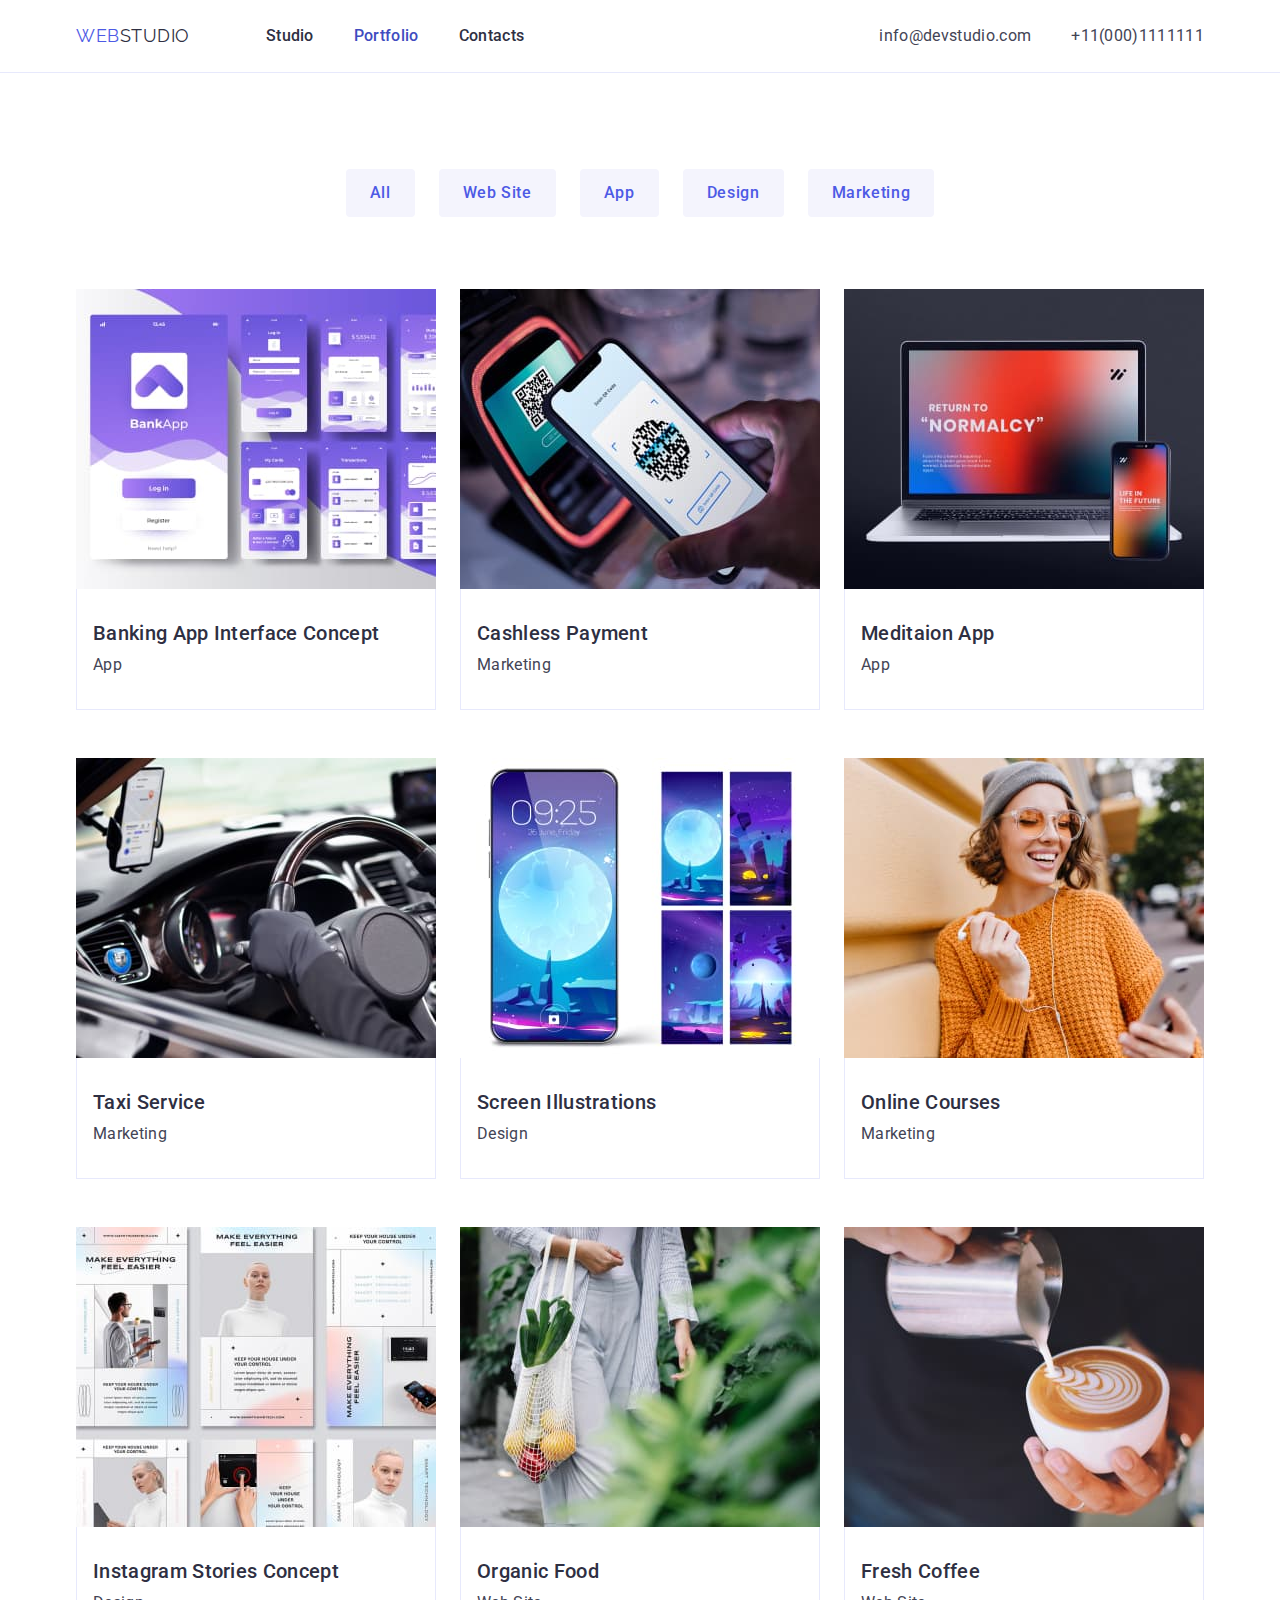
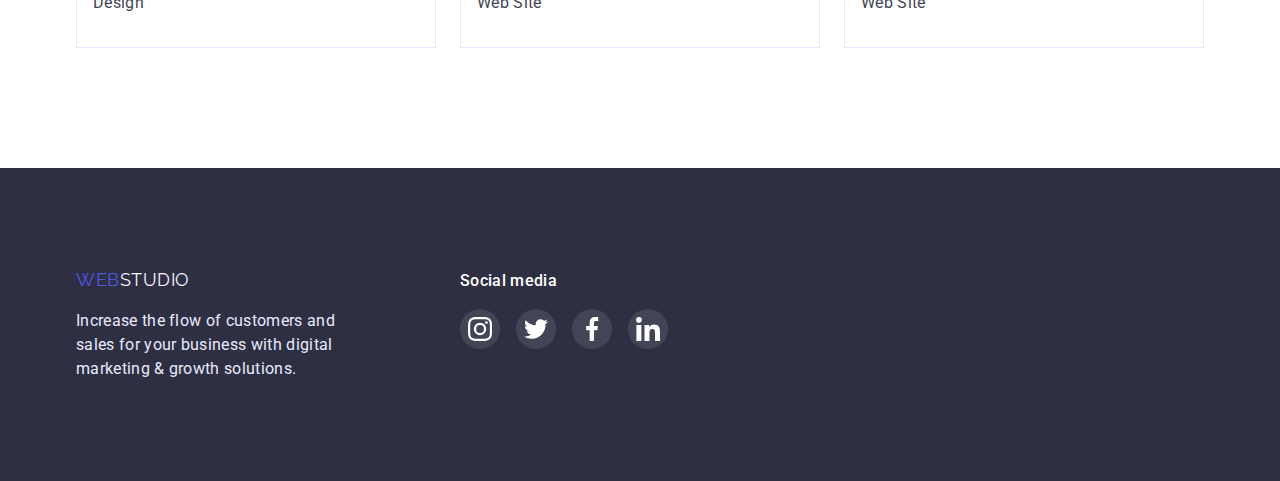
==== portfolio.html @ 40dcd285 "Initial commit" ====
<!DOCTYPE html>
<html lang="en">

<head>
    <meta charset="UTF-8">
    <meta http-equiv="X-UA-Compatible" content="IE=edge">
    <meta name="viewport" content="width=, initial-scale=1.0">
    <title>Portfolio</title>
    <link rel="preconnect" href="https://fonts.googleapis.com">
    <link rel="preconnect" href="https://fonts.gstatic.com" crossorigin>
    <link
        href="https://fonts.googleapis.com/css2?family=Raleway:wght@800&family=Roboto:wght@400;500;700;900&display=swap"
        rel="stylesheet">
    <link rel="stylesheet"
        href="https://cdnjs.cloudflare.com/ajax/libs/modern-normalize/1.1.0/modern-normalize.min.css" />
    <link rel="stylesheet" href="./css/styles.css">

</head>

<body>
    <!-- Site header -->
    <header class="header portfolio-header">
        <div class="container header-container">
            <nav class="header-navigation">
                <a href="./index.html" class="logo">WEB<span class="logo-studio">STUDIO</span></a>
                <ul class="site-nav header-list">
                    <li><a href="./index.html" class="link">Studio</a></li>
                    <li><a href="./portfolio.html" class="link current">Portfolio</a></li>
                    <li><a href="./index.html" class="link">Contacts</a></li>
                </ul>
            </nav>

            <address class="address">
                <ul class="auth-nav">

                    <li><a href="mailto:info@devstudio.com" class="link">info@devstudio.com</a>
                    </li>
                    <li><a href="tel:+11(000)1111111" class="link">+11(000)1111111</a> </li>


                </ul>
            </address>
        </div>

    </header>
    <!-- Main content -->
    <main>

        <section class="portfolio">
            <div class="container">
                <h1 class="visually-hidden">Filters</h1>
                <ul class="portfolio-btn-filters">
                    <li><button type="button" class="button primary">All</button></li>
                    <li><button type="button" class="button primary">Web Site</button></li>
                    <li><button type="button" class="button primary">App</button></li>
                    <li><button type="button" class="button primary">Design</button></li>
                    <li><button type="button" class="button primary">Marketing</button></li>
                </ul>

                <ul class="site-portfolio">
                    <li>
                        <a class="portfolio-link" href=""><img src="./images/bankingapp.jpg" alt="banking app"
                                width="360">
                            <div class="portfolio-card">
                                <h2 class="section-subtitle">Banking App Interface Concept</h2>
                                <p class="section-discription">App</p>
                            </div>
                        </a>
                    </li>
                    <li>
                        <a class="portfolio-link" href=""><img src="./images/cashless.jpg" alt="cashless" width="360">
                            <div class="portfolio-card">
                                <h2 class="section-subtitle">Cashless Payment</h2>
                                <p class="section-discription">Marketing</p>
                            </div>
                        </a>
                    </li>

                    <li>
                        <a class="portfolio-link" href=""><img src="./images/meditationapp.jpg" alt="meditation app"
                                width="360">
                            <div class="portfolio-card">
                                <h2 class="section-subtitle">Meditaion App</h2>
                                <p class="section-discription">App</p>
                            </div>
                        </a>
                    </li>
                    <li>
                        <a class="portfolio-link" href=""><img src="./images/taxiservice.jpg" alt="taxi service"
                                width="360">
                            <div class="portfolio-card">
                                <h2 class="section-subtitle">Taxi Service</h2>
                                <p class="section-discription">Marketing</p>
                            </div>
                        </a>
                    </li>
                    <li>
                        <a class="portfolio-link" href=""><img src="./images/screenillustrations.jpg"
                                alt="screen illustrations" width="360">
                            <div class="portfolio-card">
                                <h2 class="section-subtitle">Screen Illustrations</h2>
                                <p class="section-discription">Design</p>
                            </div>
                        </a>
                    </li>
                    <li>
                        <a class="portfolio-link" href=""><img src="./images/onlinecourses.jpg" alt="online courses"
                                width="360">
                            <div class="portfolio-card">
                                <h2 class="section-subtitle">Online Courses</h2>
                                <p class="section-discription">Marketing</p>
                            </div>
                        </a>
                    </li>
                    <li>
                        <a class="portfolio-link" href=""><img src="./images/instagramstories.jpg"
                                alt="instagram stories" width="360">
                            <div class="portfolio-card">
                                <h2 class="section-subtitle">Instagram Stories Concept</h2>
                                <p class="section-discription">Design</p>
                            </div>
                        </a>
                    </li>
                    <li>
                        <a class="portfolio-link" href=""><img src="./images/organicfood.jpg" alt="organic food"
                                width="360">
                            <div class="portfolio-card">
                                <h2 class="section-subtitle">Organic Food</h2>
                                <p class="section-discription">Web Site</p>
                            </div>
                        </a>
                    </li>
                    <li>
                        <a class="portfolio-link" href=""><img src="./images/freshcoffee.jpg" alt="online courses"
                                width="360">
                            <div class="portfolio-card">
                                <h2 class="section-subtitle">Fresh Coffee</h2>
                                <p class="section-discription">Web Site</p>
                            </div>
                        </a>
                    </li>
                </ul>
            </div>

        </section>
    </main>

    <footer class="footer">
        <div class="container webstudio-blocks">
            <div>
                <a href="./index.html" class="logo logo-footer">WEB<span
                        class="logo-part logo-part-footer">STUDIO</span></a>
                <p class="footer-text">Increase the flow of customers and sales for your business with digital marketing
                    &
                    growth solutions.
                </p>
            </div>
            <div class="footer-social">
                <p class="footer-discription">Social media</p>

                <ul class="footer-social-list">
                    <li class="footer-social-item"><a href="#" class="footer-social-link"><svg
                                class="footer-social-icon" width="24" height="24">
                                <use href="./images/icons.svg#icon-instagram"></use>
                            </svg></a></li>
                    <li class="footer-social-item"><a href="#" class="footer-social-link"><svg
                                class="footer-social-icon" width="24" height="24">
                                <use href="./images/icons.svg#icon-twitte"></use>
                            </svg>
                        </a>
                    </li>
                    <li class="footer-social-item"><a href="#" class="footer-social-link"><svg
                                class="footer-social-icon" width="24" height="24">
                                <use href="./images/icons.svg#icon-facebook"></use>
                            </svg>
                        </a>
                    </li>
                    <li class="footer-social-item"><a href="#" class="footer-social-link"><svg
                                class="footer-social-icon" width="24" height="24">
                                <use href="./images/icons.svg#icon-linkedin"></use>
                            </svg>
                        </a>
                    </li>
                </ul>
            </div>
        </div>

    </footer>
</body>

</html>
---- css/styles.css ----
:root {
  --primary-text-color: #434455;
  --main-heading-color: #ffffff;
  --secondary-text-color: #2e2f42;
  --accent-color: #4d5ae5;
  --fokus-color: #000000;
  --footer-text-color: #e7e9fc;
  --logo-part-color: #f4f4fd;
  --primary-bc-color: #f5f5f5;
  --secondary-bc-color: #2e2f42;
  --team-bc-color: #f4f4fd;
  --primary-button-color: #404bbf;
  --header-border-color: #e7e9fc;
  --hover-current-color: #404bbf;
  --primary-bc-icon-color: #f4f4fd;
  --soc-link-color: #f4f4fd;
  --soc-link-bc-color: #4d5ae5;
  --customers-border-color: #8e8f99;
  --customers-icon-color: #8e8f99;
  --footer-discription-color: #ffffff;
  --footer-social-icon-hover: #31d0aa;
  --cards: 3;
  --gap: 24px;
}

/* -------------------Body--------------------- */

body {
  background-color: var(--main-heading-color);
  color: var(--primary-text-color);
  font-family: "Roboto", sans-serif;
  line-height: 1.5;
  letter-spacing: 0.02em;
}

/* --------------------Reset-------------------- */
h1,
h2,
h3,
p {
  margin: 0;
}

ul {
  margin: 0;
  padding: 0;
  list-style: none;
}

img {
  display: block;
  width: 100%;
  height: auto;
}

/* --------------------Container---------------- */

.container {
  width: 1158px;
  padding-left: 15px;
  padding-right: 15px;
  margin: 0 auto;
  /* outline: 2px solid red; */

  /* @media screen and (min-width: 768px) {
    min-width: 768px;
  }
  @media screen and (min-width: 1160px) {
    min-width: 1160px;
  } */
}
/* -------------------Basic--------------------- */
.section {
  padding-top: 120px;
  padding-bottom: 120px;
}
/* --------------------Button-------------------- */
.button {
  border: none;
  border-radius: 4px;

  color: var(--main-heading-color);
  background-color: var(--accent-color);
  font-family: inherit;
  font-weight: 500;
  font-size: 16px;
  line-height: 1.5;
  text-decoration: none;
  letter-spacing: 0.04em;
  cursor: pointer;
}
.main-button {
  min-width: 169px;
  height: 56px;
  display: block;
  margin: 0 auto;
  padding: 16px 32px;
}
.button.primary {
  padding: 12px 24px;
  color: var(--accent-color);
  background-color: var(--logo-part-color);
}

.button:hover {
  color: var(--main-heading-color);
  background-color: var(--primary-button-color);
  box-shadow: 0px 4px 4px rgba(0, 0, 0, 0.15);
}
.button:focus {
  color: var(--main-heading-color);
  background-color: var(--accent-color);
  box-shadow: inset 0px 0px 12px rgba(0, 0, 0, 0.05);
}
/* ----------------Portfolio Filters------------ */
.portfolio {
  padding-top: 96px;
  padding-bottom: 120px;
}
.portfolio-btn-filters {
  display: flex;
  justify-content: center;
  gap: 24px;
}
.site-portfolio {
  display: flex;
  flex-wrap: wrap;
  gap: 48px 24px;

  margin-top: 72px;
}
.portfolio-card {
  padding-top: 32px;
  padding-left: 16px;
  padding-bottom: 32px;
  border: 1px solid var(--header-border-color);
  border-top: none;
}
/* ------------------Site header ----------------*/
/* Logo */

.header {
  border-bottom: 1px solid var(--header-border-color);
}
.portfolio-header {
}

.logo {
  color: var(--accent-color);
  font-family: Raleway;
  font-size: 18px;
  line-height: 1.3;
  text-decoration: none;
  letter-spacing: 0.03em;
  text-transform: uppercase;
}

.logo-studio {
  margin-right: 76px;
  color: var(--secondary-text-color);
}

/* ------------------Site navigation--------------- */
.header-container {
  display: flex;
  align-items: center;
}
.header-navigation {
  display: flex;
  align-items: center;
}
.header-list {
  display: flex;
  gap: 40px;
}
.address {
  margin-left: auto;
}
.auth-nav {
  display: flex;
  margin-left: auto;
  gap: 40px;
}

.site-nav .link {
  color: var(--secondary-text-color);
  font-weight: 500;
  text-decoration: none;
  display: block;
  padding: 24px 0;
}
.portfolio-link {
  text-decoration: none;
  display: block;
  height: 100%;
  width: 100%;
}
.portfolio-link:hover {
  box-shadow: 0px 1px 6px rgba(46, 47, 66, 0.08),
    0px 1px 1px rgba(46, 47, 66, 0.16), 0px 2px 1px rgba(46, 47, 66, 0.08);
}
.portfolio-link:focus {
  box-shadow: 0px 3px 1px rgba(0, 0, 0, 0.1), 0px 2px 1px rgba(0, 0, 0, 0.08),
    0px 2px 2px rgba(0, 0, 0, 0.12);
}
.site-nav .link:hover {
  color: var(--hover-current-color);
}
.site-nav .link:focus {
  color: var(--accent-color);
  box-shadow: inset 0px 0px 12px rgba(0, 0, 0, 0.05);
}
.site-nav .link.current {
  color: var(--hover-current-color);
}
.auth-nav .link {
  color: var(--primary-text-color);
  font-style: normal;
  text-decoration: none;
}
.auth-nav .link:hover {
  color: var(--hover-current-color);
}
.auth-nav .link:focus {
  color: var(--accent-color);
  box-shadow: inset 0px 0px 12px rgba(0, 0, 0, 0.05);
}
/* ------------------Main content----------------- */
/* -------------------Hero------------------------ */

.hero {
  margin: 0 auto;
  padding-top: 188px;
  padding-bottom: 188px;
  background-image: linear-gradient(
      rgba(46, 47, 66, 0.7),
      rgba(46, 47, 66, 0.7)
    ),
    url(../images/studio-bc-img\ .jpg);
  max-width: 1440px;
  background-repeat: no-repeat;
  background-position: center;
  background-size: cover;
}

.hero-title {
  margin-left: auto;
  margin-right: auto;
  margin-bottom: 48px;
  max-width: 496px;

  color: var(--main-heading-color);
  font-size: 56px;
  line-height: 1.1;
  text-align: center;
}

.visually-hidden {
  position: absolute;
  width: 1px;
  height: 1px;
  margin: -1px;
  border: 0;
  padding: 0;

  white-space: nowrap;
  clip-path: inset(100%);
  clip: rect(0 0 0 0);
  overflow: hidden;
}
/* -----------------------------Icons advantages------------------------ */
.section-advantages {
  display: flex;
  gap: 24px;
}
.advantages-item {
  width: 264px;
}

.advantages-icon {
  height: 112px;
  margin-bottom: 8px;
  background: var(--primary-bc-icon-color);
  border-radius: 4px;
  display: flex;
  align-items: center;
  justify-content: center;
}

/* ------------------Works------------------- */
.works {
  padding-bottom: 120px;
}
.works-list {
  display: flex;
  gap: var(--gap);
}
/* -------------------Teams------------------- */
/* -----------------Icons teams--------------- */
.teams-soc-list {
  display: flex;
  justify-content: center;
  gap: 24px;
  margin-top: 8px;
}
.teams-soc-item {
  width: 40px;
  height: 40px;
}
.teams-soc-link {
  width: 100%;
  height: 100%;
  background-color: var(--soc-link-bc-color);
  display: flex;
  align-items: center;
  justify-content: center;
  border-radius: 50%;
}
.teams-soc-link:hover {
  background-color: var(--hover-current-color);
}
.teams-soc-link:focus {
  background-color: var(--hover-current-color);
}

.teams-soc-icon {
  fill: var(--primary-bc-icon-color);
}

.team-bc-color {
  background-color: var(--logo-part-color);
}
.team-card {
  background: var(--main-heading-color);
  box-shadow: 0px 1px 6px rgba(46, 47, 66, 0.08),
    0px 1px 1px rgba(46, 47, 66, 0.16), 0px 2px 1px rgba(46, 47, 66, 0.08);
  border-radius: 0px 0px 4px 4px;
}
.teams-cards {
  display: flex;
  gap: var(--gap);
}

.team-wrap {
  padding: 32px 0;
  text-align: center;
}
.section-title {
  margin-bottom: 72px;
  text-align: center;
  color: var(--secondary-text-color);
  font-size: 36px;
  line-height: 1.1;
  text-transform: capitalize;
}
.section-subtitle {
  margin-bottom: 8px;

  color: var(--secondary-text-color);
  font-weight: 500;
  font-size: 20px;
  line-height: 1.2;
  text-decoration: none;
}
.section-discription {
  color: var(--primary-text-color);
}
/* -----------------------Customers----------------- */

.customers-list {
  display: flex;
  justify-content: space-between;
  gap: 24px;
}

.customers-items {
  width: 168px;
  height: 88px;
}

.customers-link {
  height: 100%;
  width: 100%;

  display: flex;
  border-radius: 4px;
  border: 1px solid var(--customers-border-color);
  justify-content: center;
  align-items: center;
}
.customers-icon {
  fill: var(--customers-icon-color);
}

.customers-link:hover {
  border-color: var(--hover-current-color);
  outline: none;
}
.customers-link:focus {
  border-color: var(--hover-current-color);
  outline: none;
}
.customers-link:hover .customers-icon {
  fill: var(--hover-current-color);
  outline: none;
}
.customers-link:focus .customers-icon {
  fill: var(--hover-current-color);
  outline: none;
}

/* ----------------------Footer--------------------- */

.footer {
  padding-top: 100px;
  padding-bottom: 100px;
  background-color: var(--secondary-bc-color);
}
.footer-text {
  max-width: 264px;
  margin-top: 16px;
  color: var(--footer-text-color);
}
.logo-part {
  color: var(--logo-part-color);
}
.logo-footer .logo-part-footer {
  text-align: left;
}
.webstudio-blocks {
  display: flex;
  align-items: baseline;
}
.footer-social {
  margin-left: 120px;
}
.footer-discription {
  font-weight: 500;
  color: var(--footer-discription-color);
  margin-bottom: 16px;
}
.footer-social-list {
  display: flex;
  gap: 16px;
}

.footer-social-link {
  width: 40px;
  height: 40px;
  background-color: rgba(256, 256, 256, 0.1);
  display: flex;
  align-items: center;
  justify-content: center;
  border-radius: 50%;
}
.footer-social-icon {
  fill: var(--footer-discription-color);
}
.footer-social-link:hover {
  background-color: var(--footer-social-icon-hover);
}
.footer-social-link:focus {
  background-color: var(--footer-social-icon-hover);
}
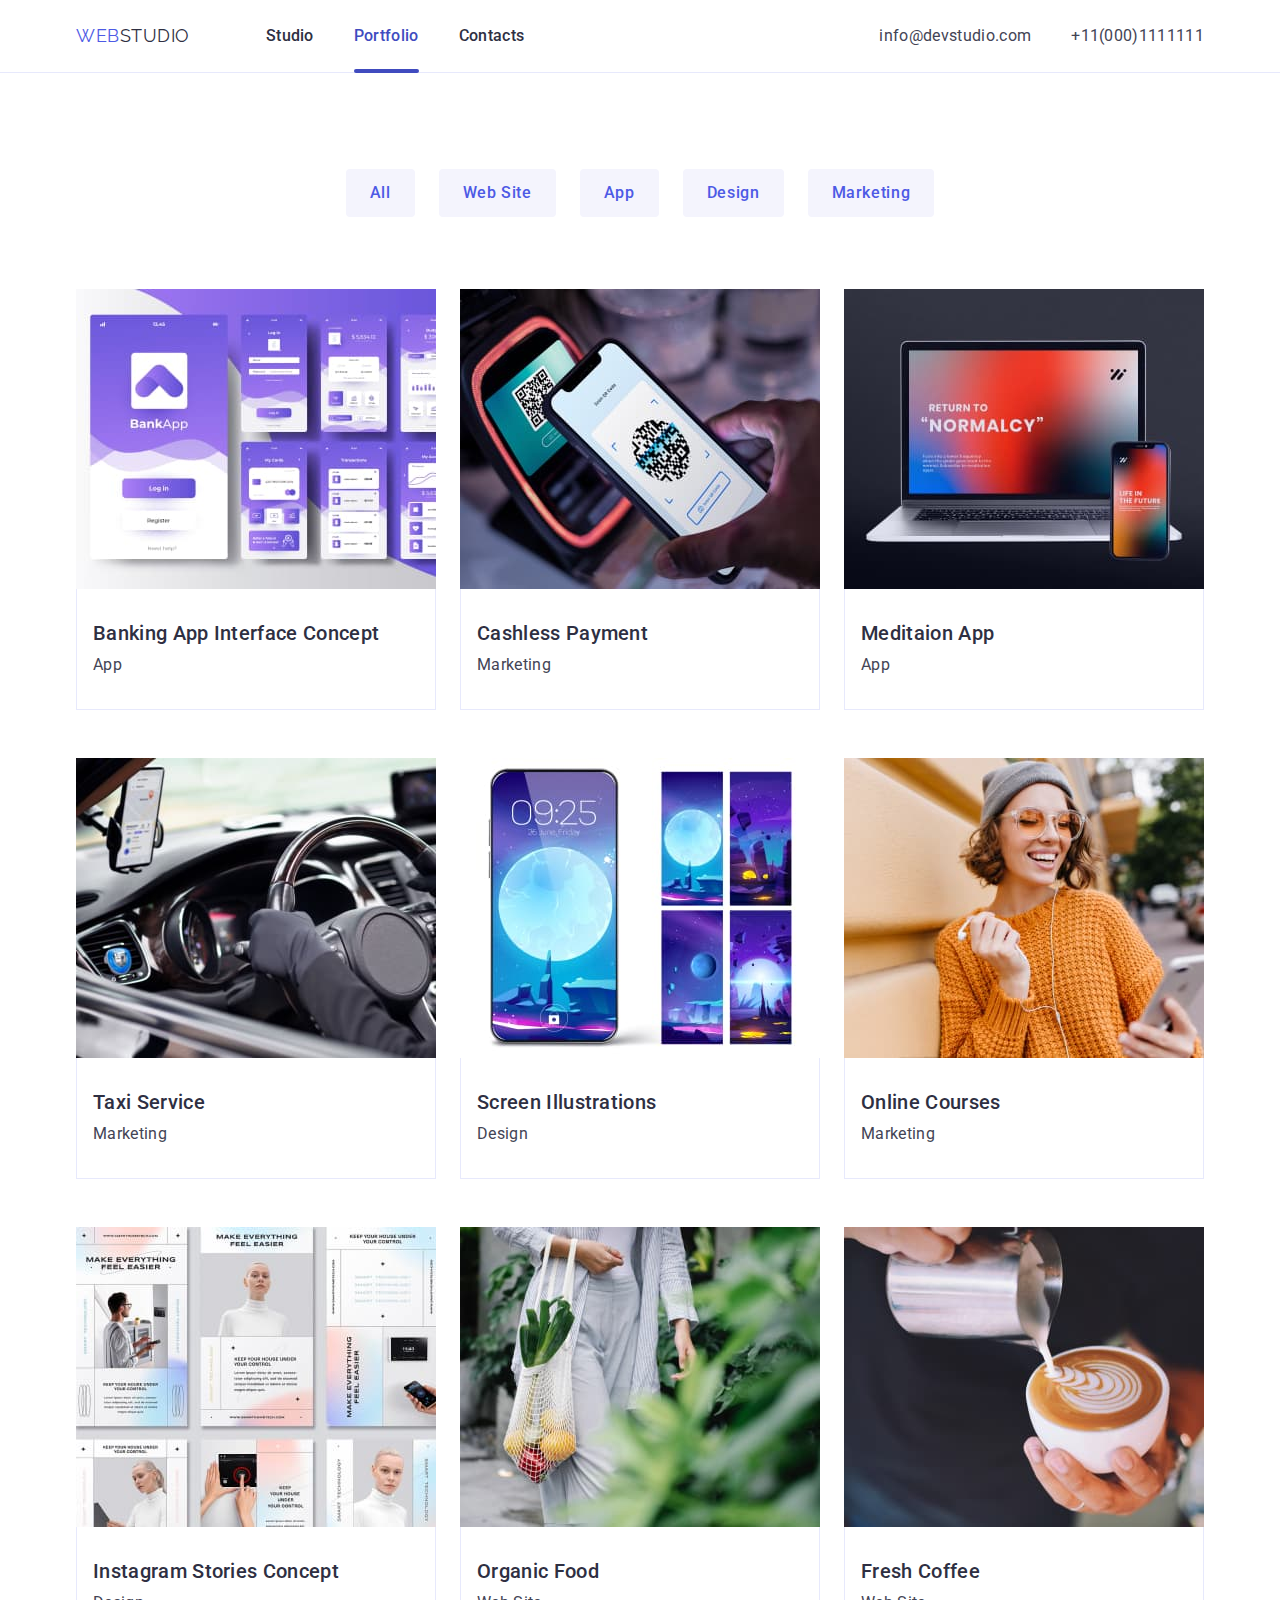
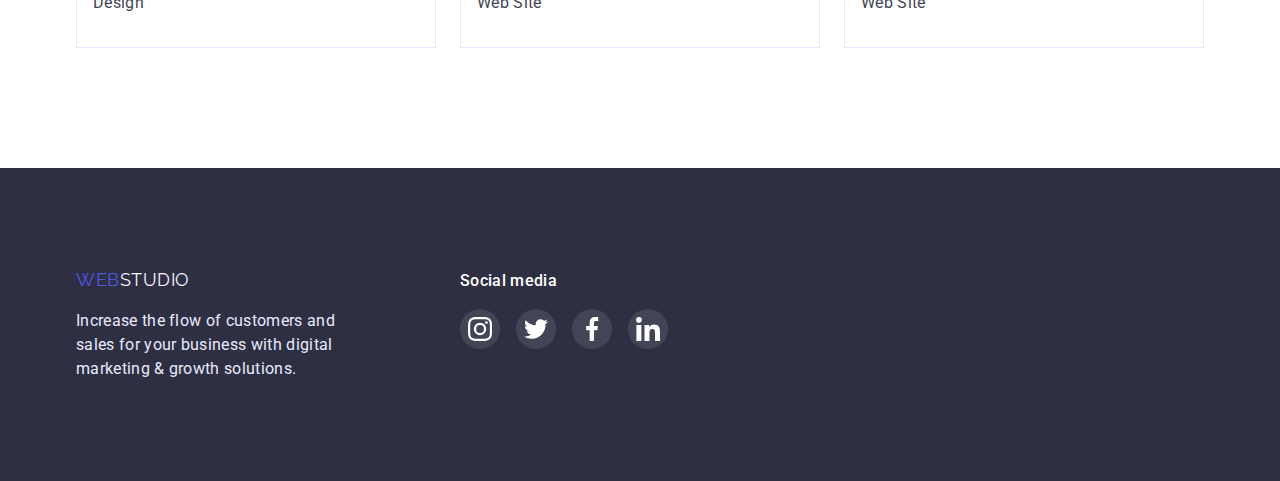
==== commit f7783afb: "hw5" ====
--- a/portfolio.html
+++ b/portfolio.html
@@ -24,9 +24,9 @@
             <nav class="header-navigation">
                 <a href="./index.html" class="logo">WEB<span class="logo-studio">STUDIO</span></a>
                 <ul class="site-nav header-list">
-                    <li><a href="./index.html" class="link">Studio</a></li>
-                    <li><a href="./portfolio.html" class="link current">Portfolio</a></li>
-                    <li><a href="./index.html" class="link">Contacts</a></li>
+                    <li><a href="./index.html" class="header-link link">Studio</a></li>
+                    <li><a href="./portfolio.html" class="header-link link current">Portfolio</a></li>
+                    <li><a href="./index.html" class="header-link link">Contacts</a></li>
                 </ul>
             </nav>
 
@@ -58,17 +58,27 @@
                 </ul>
 
                 <ul class="site-portfolio">
-                    <li>
-                        <a class="portfolio-link" href=""><img src="./images/bankingapp.jpg" alt="banking app"
-                                width="360">
+                    <li class="portfolio-card-item">
+                        <a class="portfolio-link" href="">
+                            <div class="portfolio-top-text"><img src="./images/bankingapp.jpg" alt="banking app"
+                                    width="360">
+                                <p class="portfolio-card-top-text">14 Stylish and User-Friendly App Design Concepts ·
+                                    Task Manager App · Calorie Tracker App · Exotic Fruit Ecommerce App ·
+                                    Cloud Storage App</p>
+                            </div>
                             <div class="portfolio-card">
                                 <h2 class="section-subtitle">Banking App Interface Concept</h2>
                                 <p class="section-discription">App</p>
                             </div>
                         </a>
                     </li>
-                    <li>
-                        <a class="portfolio-link" href=""><img src="./images/cashless.jpg" alt="cashless" width="360">
+                    <li class="portfolio-card-item">
+                        <a class="portfolio-link" href="">
+                            <div class="portfolio-top-text"><img src="./images/cashless.jpg" alt="cashless" width="360">
+                                <p class="portfolio-card-top-text">14 Stylish and User-Friendly App Design Concepts ·
+                                    Task Manager App · Calorie Tracker App · Exotic Fruit Ecommerce App ·
+                                    Cloud Storage App</p>
+                            </div>
                             <div class="portfolio-card">
                                 <h2 class="section-subtitle">Cashless Payment</h2>
                                 <p class="section-discription">Marketing</p>
@@ -76,63 +86,105 @@
                         </a>
                     </li>
 
-                    <li>
-                        <a class="portfolio-link" href=""><img src="./images/meditationapp.jpg" alt="meditation app"
-                                width="360">
+                    <li class="portfolio-card-item">
+                        <a class="portfolio-link" href="">
+                            <div class="portfolio-top-text">
+                                <img src="./images/meditationapp.jpg" alt="meditation app" width="360">
+                                <p class="portfolio-card-top-text">14 Stylish and User-Friendly App Design Concepts ·
+                                    Task Manager App · Calorie Tracker App · Exotic Fruit Ecommerce App ·
+                                    Cloud Storage App
+                                </p>
+                            </div>
                             <div class="portfolio-card">
                                 <h2 class="section-subtitle">Meditaion App</h2>
                                 <p class="section-discription">App</p>
                             </div>
                         </a>
                     </li>
-                    <li>
-                        <a class="portfolio-link" href=""><img src="./images/taxiservice.jpg" alt="taxi service"
-                                width="360">
+                    <li class="portfolio-card-item">
+                        <a class="portfolio-link" href="">
+                            <div class="portfolio-top-text">
+                                <img src="./images/taxiservice.jpg" alt="taxi service" width="360">
+                                <p class="portfolio-card-top-text">14 Stylish and User-Friendly App Design Concepts ·
+                                    Task Manager App · Calorie Tracker App · Exotic Fruit Ecommerce App ·
+                                    Cloud Storage App
+                                </p>
+                            </div>
                             <div class="portfolio-card">
                                 <h2 class="section-subtitle">Taxi Service</h2>
                                 <p class="section-discription">Marketing</p>
                             </div>
                         </a>
                     </li>
-                    <li>
-                        <a class="portfolio-link" href=""><img src="./images/screenillustrations.jpg"
-                                alt="screen illustrations" width="360">
+                    <li class="portfolio-card-item">
+                        <a class="portfolio-link" href="">
+                            <div class="portfolio-top-text">
+                                <img src="./images/screenillustrations.jpg" alt="screen illustrations" width="360">
+                                <p class="portfolio-card-top-text">14 Stylish and User-Friendly App Design Concepts ·
+                                    Task Manager App · Calorie Tracker App · Exotic Fruit Ecommerce App ·
+                                    Cloud Storage App
+                                </p>
+                            </div>
                             <div class="portfolio-card">
                                 <h2 class="section-subtitle">Screen Illustrations</h2>
                                 <p class="section-discription">Design</p>
                             </div>
                         </a>
                     </li>
-                    <li>
-                        <a class="portfolio-link" href=""><img src="./images/onlinecourses.jpg" alt="online courses"
-                                width="360">
+                    <li class="portfolio-card-item">
+                        <a class="portfolio-link" href="">
+                            <div class="portfolio-top-text">
+                                <img src="./images/onlinecourses.jpg" alt="online courses" width="360">
+                                <p class="portfolio-card-top-text">14 Stylish and User-Friendly App Design Concepts ·
+                                    Task Manager App · Calorie Tracker App · Exotic Fruit Ecommerce App ·
+                                    Cloud Storage App
+                                </p>
+                            </div>
                             <div class="portfolio-card">
                                 <h2 class="section-subtitle">Online Courses</h2>
                                 <p class="section-discription">Marketing</p>
                             </div>
                         </a>
                     </li>
-                    <li>
-                        <a class="portfolio-link" href=""><img src="./images/instagramstories.jpg"
-                                alt="instagram stories" width="360">
+                    <li class="portfolio-card-item">
+                        <a class="portfolio-link" href="">
+                            <div class="portfolio-top-text">
+                                <img src="./images/instagramstories.jpg" alt="instagram stories" width="360">
+                                <p class="portfolio-card-top-text">14 Stylish and User-Friendly App Design Concepts ·
+                                    Task Manager App · Calorie Tracker App · Exotic Fruit Ecommerce App ·
+                                    Cloud Storage App
+                                </p>
+                            </div>
                             <div class="portfolio-card">
                                 <h2 class="section-subtitle">Instagram Stories Concept</h2>
                                 <p class="section-discription">Design</p>
                             </div>
                         </a>
                     </li>
-                    <li>
-                        <a class="portfolio-link" href=""><img src="./images/organicfood.jpg" alt="organic food"
-                                width="360">
+                    <li class="portfolio-card-item">
+                        <a class="portfolio-link" href="">
+                            <div class="portfolio-top-text">
+                                <img src="./images/organicfood.jpg" alt="organic food" width="360">
+                                <p class="portfolio-card-top-text">14 Stylish and User-Friendly App Design Concepts ·
+                                    Task Manager App · Calorie Tracker App · Exotic Fruit Ecommerce App ·
+                                    Cloud Storage App
+                                </p>
+                            </div>
                             <div class="portfolio-card">
                                 <h2 class="section-subtitle">Organic Food</h2>
                                 <p class="section-discription">Web Site</p>
                             </div>
                         </a>
                     </li>
-                    <li>
-                        <a class="portfolio-link" href=""><img src="./images/freshcoffee.jpg" alt="online courses"
-                                width="360">
+                    <li class="portfolio-card-item">
+                        <a class="portfolio-link" href="">
+                            <div class="portfolio-top-text">
+                                <img src="./images/freshcoffee.jpg" alt="online courses" width="360">
+                                <p class="portfolio-card-top-text">14 Stylish and User-Friendly App Design Concepts ·
+                                    Task Manager App · Calorie Tracker App · Exotic Fruit Ecommerce App ·
+                                    Cloud Storage App
+                                </p>
+                            </div>
                             <div class="portfolio-card">
                                 <h2 class="section-subtitle">Fresh Coffee</h2>
                                 <p class="section-discription">Web Site</p>
@@ -186,6 +238,8 @@
         </div>
 
     </footer>
+
 </body>
 
+
 </html>--- a/css/styles.css
+++ b/css/styles.css
@@ -19,6 +19,8 @@
   --customers-icon-color: #8e8f99;
   --footer-discription-color: #ffffff;
   --footer-social-icon-hover: #31d0aa;
+  --portfolio-top-text: #f4f4fd;
+  --portfolio-top-bc-color: #4d5ae5;
   --cards: 3;
   --gap: 24px;
 }
@@ -78,6 +80,9 @@
 .button {
   border: none;
   border-radius: 4px;
+  transition: color 250ms cubic-bezier(0.4, 0, 0.2, 1),
+    background-color 250ms cubic-bezier(0.4, 0, 0.2, 1),
+    box-shadow 250ms cubic-bezier(0.4, 0, 0.2, 1);
 
   color: var(--main-heading-color);
   background-color: var(--accent-color);
@@ -136,13 +141,33 @@
   border: 1px solid var(--header-border-color);
   border-top: none;
 }
+/* -------------Portfolio Cards-top-text--------- */
+.portfolio-top-text {
+  position: relative;
+  overflow: hidden;
+}
+.portfolio-card-top-text {
+  position: absolute;
+  top: 0;
+  padding: 40px 32px;
+  height: 100%;
+  transform: translateY(100%);
+  transition: transform 300ms linear;
+  text-align: justify;
+
+  font-weight: 400;
+  font-size: 16px;
+  color: var(--portfolio-top-text);
+  background-color: var(--portfolio-top-bc-color);
+}
+.portfolio-card-item:hover .portfolio-card-top-text {
+  transform: translateY(0);
+}
 /* ------------------Site header ----------------*/
 /* Logo */
 
 .header {
   border-bottom: 1px solid var(--header-border-color);
-}
-.portfolio-header {
 }
 
 .logo {
@@ -161,6 +186,7 @@
 }
 
 /* ------------------Site navigation--------------- */
+
 .header-container {
   display: flex;
   align-items: center;
@@ -180,6 +206,20 @@
   display: flex;
   margin-left: auto;
   gap: 40px;
+}
+.header-link {
+  position: relative;
+}
+.header-link.current::after {
+  content: "";
+  display: block;
+  width: 100%;
+  height: 4px;
+  bottom: -1px;
+  left: 0;
+  position: absolute;
+  background: #404bbf;
+  border-radius: 2px;
 }
 
 .site-nav .link {
@@ -188,12 +228,19 @@
   text-decoration: none;
   display: block;
   padding: 24px 0;
+  transition: color 250ms cubic-bezier(0.4, 0, 0.2, 1),
+    background-color 250ms cubic-bezier(0.4, 0, 0.2, 1),
+    box-shadow 250ms cubic-bezier(0.4, 0, 0.2, 1);
 }
 .portfolio-link {
   text-decoration: none;
   display: block;
   height: 100%;
   width: 100%;
+
+  transition: color 250ms cubic-bezier(0.4, 0, 0.2, 1),
+    background-color 250ms cubic-bezier(0.4, 0, 0.2, 1),
+    box-shadow 250ms cubic-bezier(0.4, 0, 0.2, 1);
 }
 .portfolio-link:hover {
   box-shadow: 0px 1px 6px rgba(46, 47, 66, 0.08),
@@ -217,6 +264,9 @@
   color: var(--primary-text-color);
   font-style: normal;
   text-decoration: none;
+  transition: color 250ms cubic-bezier(0.4, 0, 0.2, 1),
+    background-color 250ms cubic-bezier(0.4, 0, 0.2, 1),
+    box-shadow 250ms cubic-bezier(0.4, 0, 0.2, 1);
 }
 .auth-nav .link:hover {
   color: var(--hover-current-color);
@@ -225,6 +275,7 @@
   color: var(--accent-color);
   box-shadow: inset 0px 0px 12px rgba(0, 0, 0, 0.05);
 }
+
 /* ------------------Main content----------------- */
 /* -------------------Hero------------------------ */
 
@@ -315,6 +366,9 @@
   align-items: center;
   justify-content: center;
   border-radius: 50%;
+  transition: color 250ms cubic-bezier(0.4, 0, 0.2, 1),
+    background-color 250ms cubic-bezier(0.4, 0, 0.2, 1),
+    box-shadow 250ms cubic-bezier(0.4, 0, 0.2, 1);
 }
 .teams-soc-link:hover {
   background-color: var(--hover-current-color);
@@ -387,9 +441,16 @@
   border: 1px solid var(--customers-border-color);
   justify-content: center;
   align-items: center;
+
+  transition: color 250ms cubic-bezier(0.4, 0, 0.2, 1),
+    background-color 250ms cubic-bezier(0.4, 0, 0.2, 1),
+    box-shadow 250ms cubic-bezier(0.4, 0, 0.2, 1);
 }
 .customers-icon {
   fill: var(--customers-icon-color);
+  transition: color 250ms cubic-bezier(0.4, 0, 0.2, 1),
+    background-color 250ms cubic-bezier(0.4, 0, 0.2, 1),
+    box-shadow 250ms cubic-bezier(0.4, 0, 0.2, 1);
 }
 
 .customers-link:hover {
@@ -452,6 +513,9 @@
   align-items: center;
   justify-content: center;
   border-radius: 50%;
+  transition: color 250ms cubic-bezier(0.4, 0, 0.2, 1),
+    background-color 250ms cubic-bezier(0.4, 0, 0.2, 1),
+    box-shadow 250ms cubic-bezier(0.4, 0, 0.2, 1);
 }
 .footer-social-icon {
   fill: var(--footer-discription-color);
@@ -462,3 +526,34 @@
 .footer-social-link:focus {
   background-color: var(--footer-social-icon-hover);
 }
+
+/* -------------------------------Backdrop----------------------- */
+.backdrop {
+  position: fixed;
+  top: 0;
+  background-color: rgba(0, 0, 0, 0.05);
+  height: 100%;
+  width: 100%;
+}
+.modal {
+  position: absolute;
+  top: 50%;
+  left: 50%;
+  transform: translate(-50%, -50%);
+
+  width: 400px;
+  min-height: 176px;
+  background-color: var(--main-heading-color);
+  border: 1px dashed #9747ff;
+  border-radius: 5px;
+  padding: 30px;
+}
+.modal-btn-close {
+  display: block;
+  margin-left: auto;
+}
+.is-hidden {
+  opacity: 0;
+  pointer-events: none;
+  visibility: hidden;
+}
